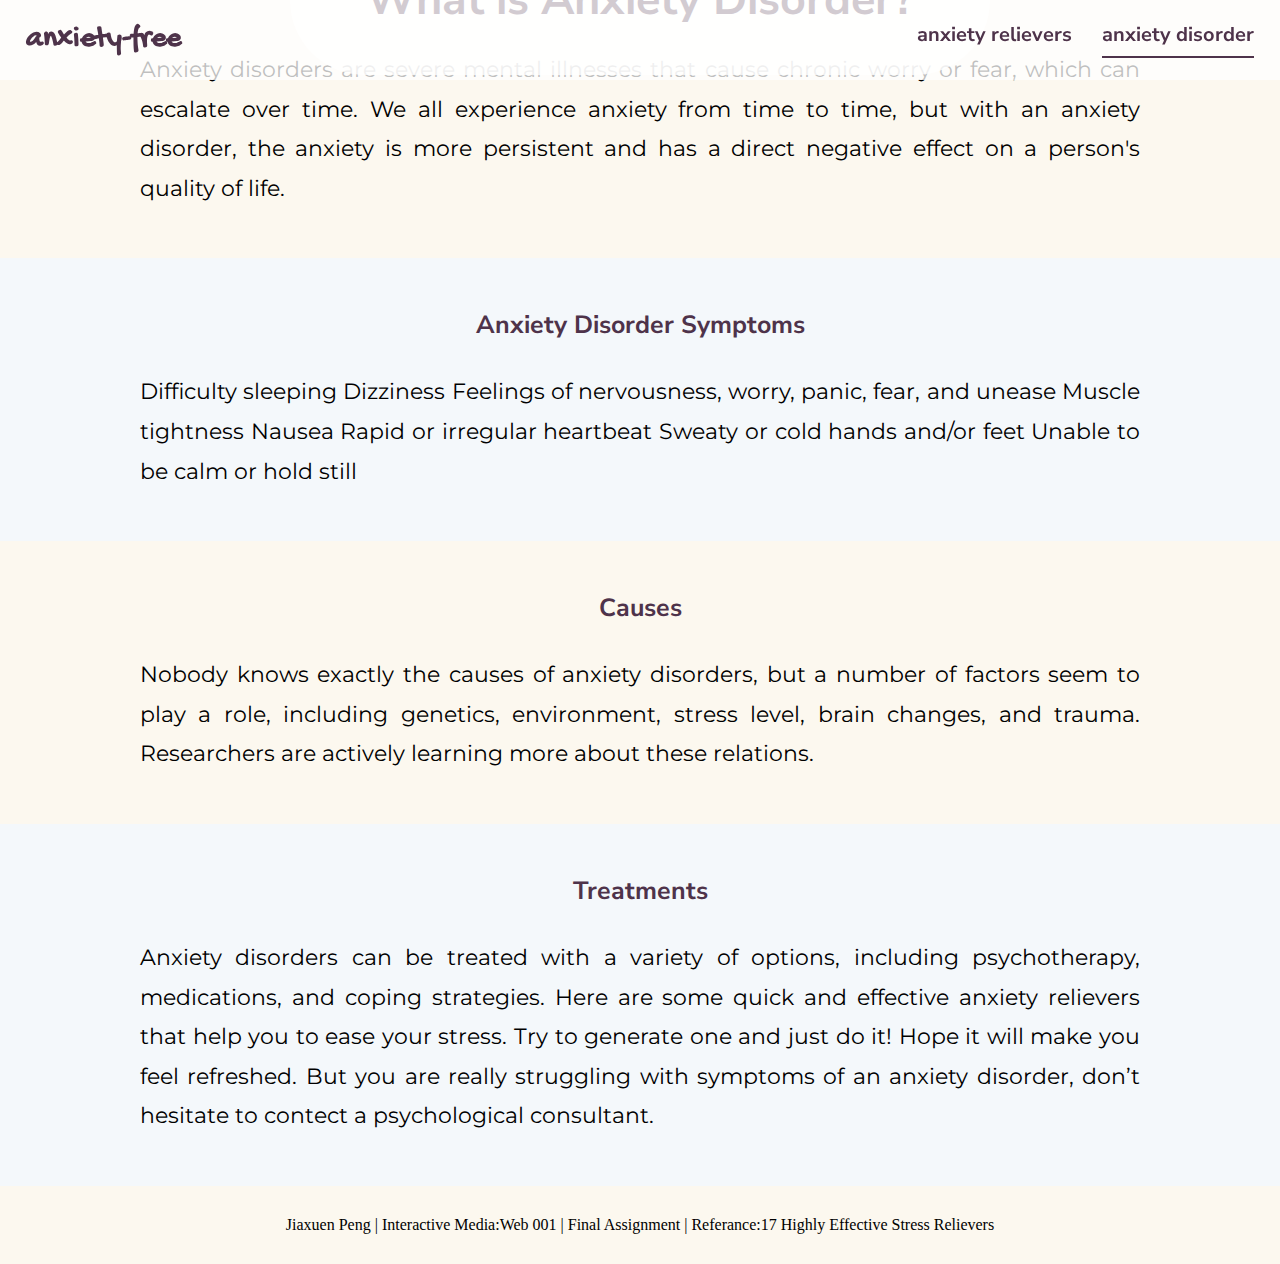
==== index02.html @ ed3d1dc1 "Create index02.html" ====
<!DOCTYPE html>
<html>
<head>
	<meta charset="utf-8">
	<meta name="viewport" content="width=device-width, initial-scale=1.0">
	<link rel="stylesheet" type="text/css" href="https://fonts.googleapis.com/css2?family=Gochi+Hand&family=Montserrat:wght@300;400;700&family=Nunito+Sans:wght@300;400;600;700;800&display=swap"/>
	<link rel="stylesheet" type="text/css" href="css/css.css"/>
	<title></title>
</head>
<body>
	<div class="header">
		<div class="logo">anxiety-free</div>
		<div class="nav">
			<ul>
				<li><a href="index.html">anxiety relievers</a></li>
				<li class="on"><a href="index02.html">anxiety disorder</a></li>
			</ul>
		</div>
	</div>
	
	<div class="banner">
		<img src="img/anxiety.jpg" alt="" id="banner">
		<div class="show2">
			<h2>What is Anxiety Disorder?</h2>
		</div>
	</div>
	
	<div class="article">
		<div class="item">
			<p>Anxiety disorders are severe mental illnesses that cause chronic worry or fear, which can escalate over time. We all experience anxiety from time to time, but with an anxiety disorder, the anxiety is more persistent and has a direct negative effect on a person's quality of life.</p>
		</div>
		
		<div class="item">
			<h2>Anxiety Disorder Symptoms</h2>
			<p>
				Difficulty sleeping
				Dizziness
				Feelings of nervousness, worry, panic, fear, and unease
				Muscle tightness
				Nausea
				Rapid or irregular heartbeat
				Sweaty or cold hands and/or feet
				Unable to be calm or hold still
			</p>
		</div>
		
		<div class="item">
			<h2>Causes</h2>
			<p>Nobody knows exactly the causes of anxiety disorders, but a number of factors seem to play a role, including genetics, environment, stress level, brain changes, and trauma. Researchers are actively learning more about these relations.</p>
		</div>
		
		<div class="item">
			<h2>Treatments</h2>
			<p>Anxiety disorders can be treated with a variety of options, including psychotherapy, medications, and coping strategies. 
Here are some quick and effective anxiety relievers 
that help you to ease your stress. Try to generate one and just do it!
Hope it will make you feel refreshed.
But you are really struggling with symptoms of an anxiety disorder,
don’t hesitate to contect a psychological consultant.</p>
		</div>
	</div>
	
	<div class="footer">Jiaxuen Peng | Interactive Media:Web 001 | Final Assignment | Referance:17 Highly Effective Stress Relievers</div>
</body>
</html>
---- css/css.css ----
*{padding:0; margin:0; border:none; outline: none;}
ul,li{ list-style-type: none;}
a{ text-decoration: none;}
.header{width: 100%; height: 80px; line-height: 80px; padding: 0 2%; box-sizing: border-box; overflow: hidden; 
	background: rgba(255,255,255,0.75); position: fixed; top: 0; z-index: 99;}
.header .logo{font-family: Gochi Hand; float: left; font-size: 30px; font-weight: bold; color: #4e334a;}
.header .nav{ float: right;}
.header .nav li{ float: left; padding-left: 30px; line-height: 70px;}
.header .nav li a{font-family: Nunito Sans; font-size:20px; color: #4e334a; font-weight: bold; position: relative;}
.header .nav li a::before{ width: 100%; height: 2px; content: '';  display: inline-block; 
	background: #4e334a; position: absolute; bottom: -10px; transition: transform 0.5s; transform: scaleX(0); transform-origin: right;}
.header .nav li a:hover::before{transform: scaleX(1);}
.header .nav li.on a::before{transform: scaleX(1);}

.banner{width: 100%; height: auto; position: relative;}
.banner img{display: block; width: 100%;}
.banner .show{width: auto; padding: 4%; background: rgba(255,255,255,0.75); 
	border-radius: 20px;  position: absolute; left: 50%; top: 50%; transform: translate(-50%,-50%);}
.banner .show h2{font-family: Nunito Sans; font-size: 50px; color: #4e334a; margin-bottom: 30px; text-align: center;}
.banner .show a{display: block; width: 255px; height: 80px; color: #4e334a; font-family: Nunito Sans; font-size: 30px; font-weight: bold; 
	text-align: center; line-height: 80px; border-radius: 80px; border: 2px solid #4e334a; margin: 0 auto;}
.banner .btn{ width: 100%; height: auto; overflow: hidden; position: absolute; bottom: 3%; text-align: center;}
.banner .btn a{font-size: 18px; color: #fff;}
.banner .show2{width: 700px; line-height: 150px; border-radius: 150px; font-family: Nunito Sans; font-size: 30px; color: #4e334a; 
	text-align: center; border-radius: 80px; background: rgba(255,255,255,0.75);  position: absolute; left: 50%; top: 50%; transform: translate(-50%,-50%);}

.list{width: 100%; height: auto; overflow: hidden; }
.list h1{font-family: Nunito Sans; font-size: 58px; color: #4e334a; text-align: center; padding: 50px 0;}
.list h2{font-family: Nunito Sans; max-width: 1200px; height: auto; overflow: hidden; margin: 0 auto; color: #4e334a; margin-bottom: 48px;}
.list .item{width:100%; height: auto; overflow: hidden; padding: 50px 20px; box-sizing: border-box; background: #fcf8ef;}
.list .item .box{max-width: 1200px; margin: 0 auto;  display: flex; justify-content: space-between;}
.list .item .box_left{width: 45%;}
.list .item .box_left img{width: 100%; border-radius: 10px;}
.list .item .box_right{width: 50%; font-family: Montserrat; font-size: 22px; line-height: 1.5; text-align: justify;}
.list .item:nth-child(2n){background: #f4f8fb;}
.list .item:nth-child(2n) .box{ flex-direction:row-reverse;}

.article{width: 100%; height: auto; overflow: hidden; }
.article .item{width: 100%; height: auto; overflow: hidden; padding: 50px 0; background: #fcf8ef;}
.article .item h2{font-family: Nunito Sans; font-size: 25px; color: #4e334a; text-align: center; padding-bottom: 30px;}
.article .item:nth-child(2n){background: #f4f8fb;}
.article .item p{max-width: 1000px; margin: 0 auto; text-align: justify; padding:0 20px; font-family: Montserrat; font-size: 22px; line-height: 1.8;}

.footer{width: 100%; padding: 30px 10px; box-sizing: border-box; background: #fcf8ef; text-align: center; font-size: 16px;}


@media (max-width: 1100px) {
	.banner .show h2{ font-size: 40px;}
	.list .item .box_right{font-size: 28px;}
}


@media (max-width: 992px) {
	.header{ height: 60px; line-height: 60px;}
	.header .logo{ font-size: 28px;}
	.header .nav li{ line-height: 50px;}
	.header .nav li a{ font-size: 18px;}
	
	.banner .show h2{ font-size: 35px;}
	.banner .btn a{ font-size: 12px;}
	
	.list .item .box_right{font-size: 25px;}
	
	.article .item{ padding: 20px 0;}
	.article .item h2{ font-size: 18px; padding-bottom: 20px;}
	.article .item p{ font-size: 13px;}
	
	.footer{ font-size: 13px;}
	
	.banner .show2{width: 400px; line-height: 60px; font-size: 20px; border-radius: 16px;}
}


@media (max-width: 768px) {
	.header .logo{ font-size: 16px;}
	.header .nav li{ padding-left: 10px;}
	.header .nav li a{ font-size: 12px;}
	
	.banner .show{ margin-top:5%;}
	.banner .show h2{ font-size: 14px; margin-bottom: 10px;}
	.banner .show a{width: 100px; height: 30px; line-height: 30px; font-size: 12px;}
	
	.list h1{ font-size: 18px; padding: 20px 0;}
	.list h2{ font-size: 16px; margin-bottom: 20px;}
	
	.list .item{ padding: 30px 20px;}
	.list .item .box{ flex-flow: wrap;}
	.list .item .box_left{width: 100%;}
	.list .item .box_right{width: 100%; margin-top: 20px; font-size: 13px;}
	
	.banner .show2{width: 300px; line-height: 60px; font-size: 13px; border-radius: 60px;}
}


@media (max-width: 576px) {
	
}
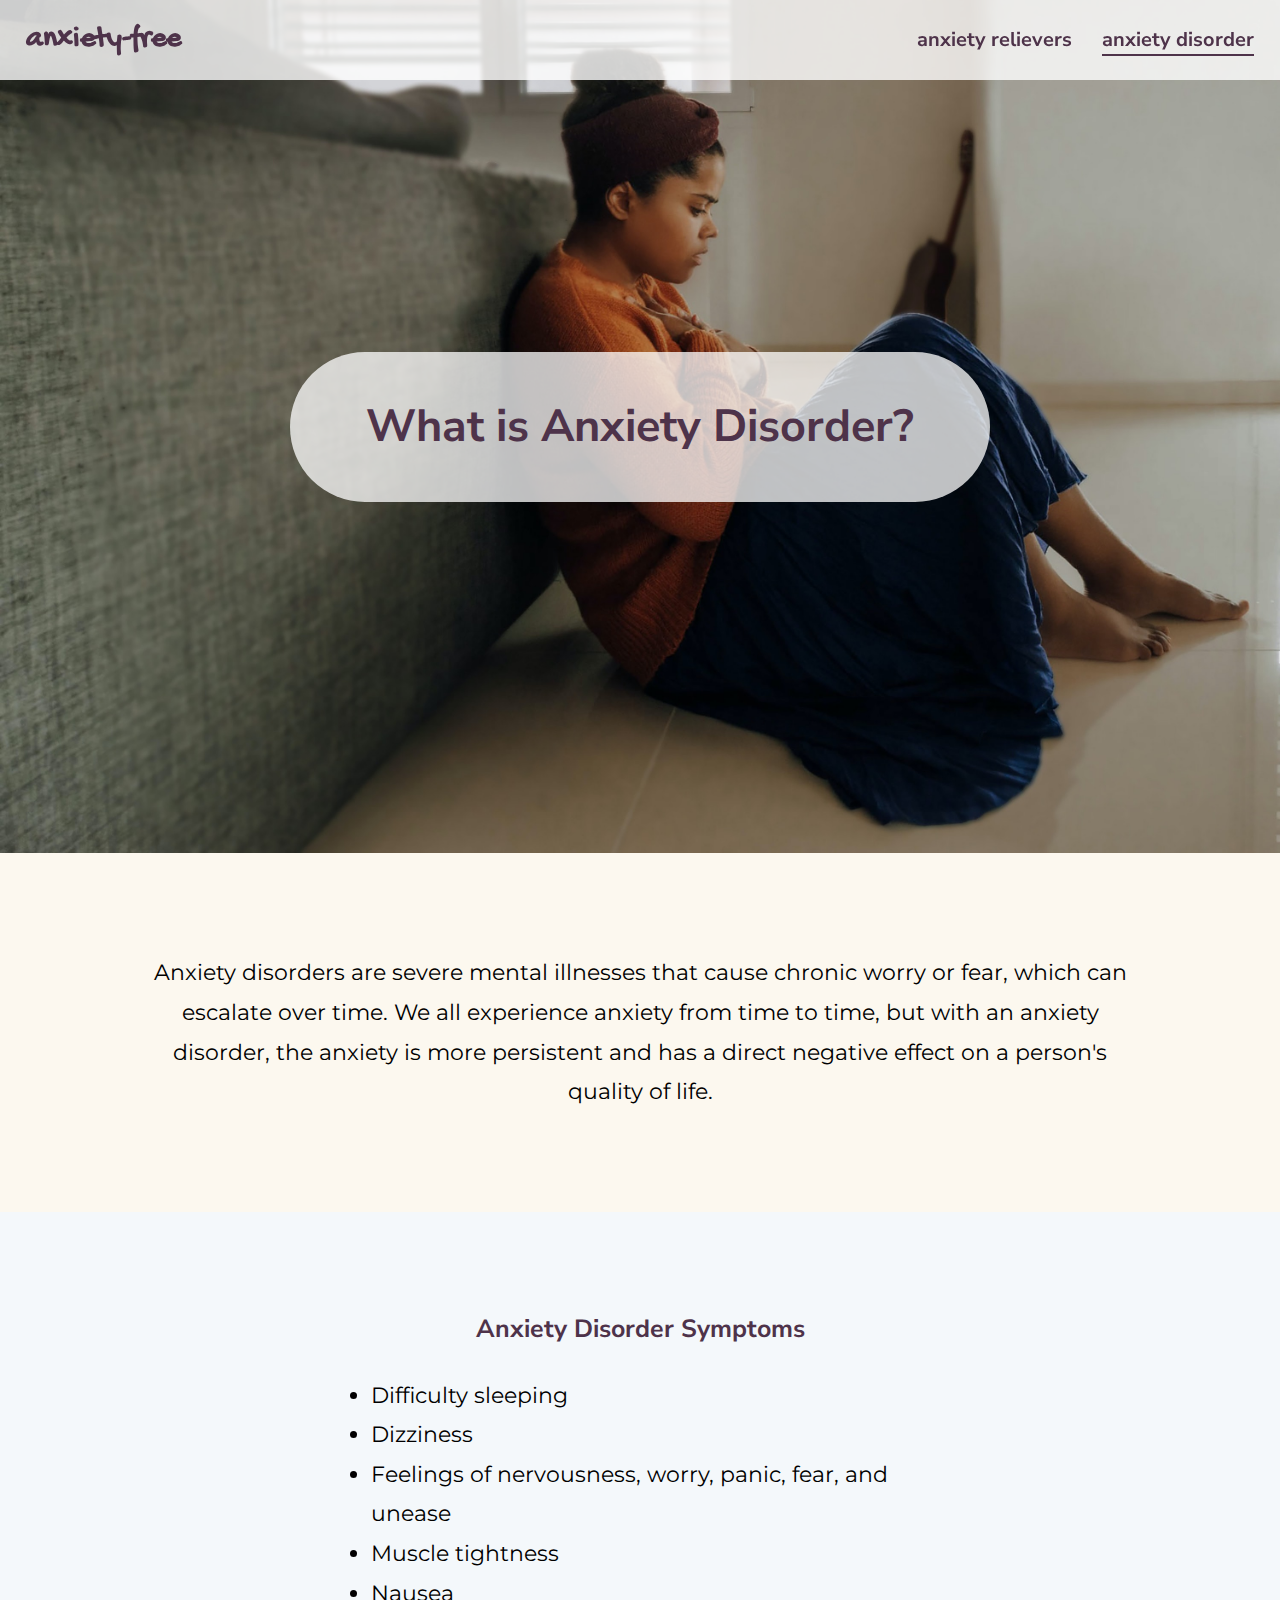
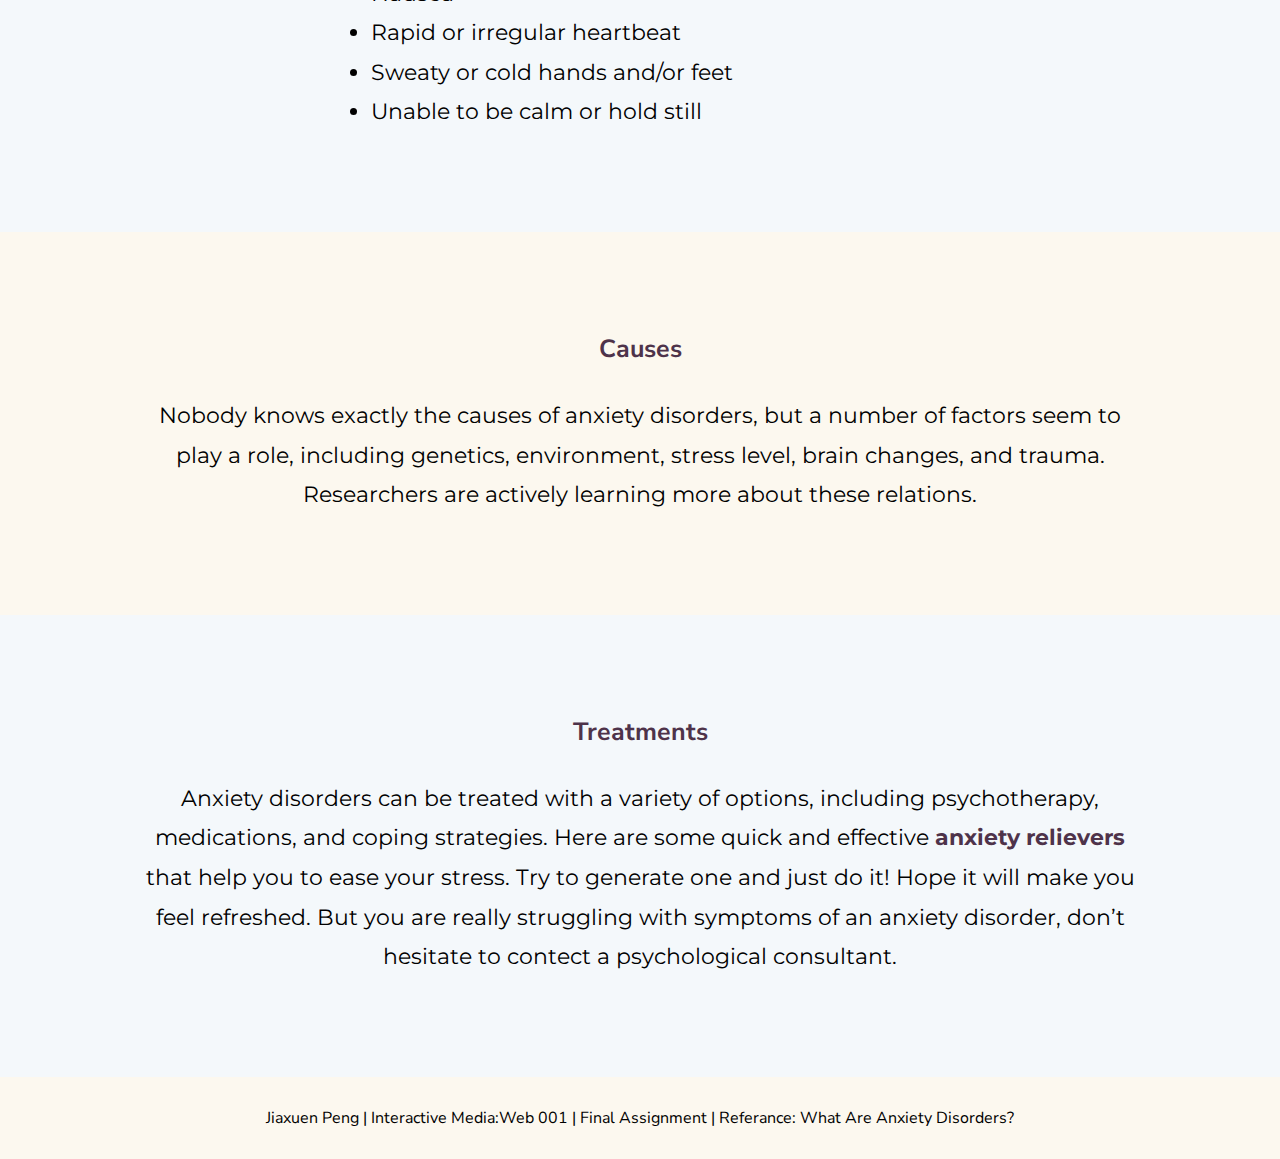
==== commit 5524e5ff: "Update index02.html" ====
--- a/index02.html
+++ b/index02.html
@@ -3,9 +3,13 @@
 <head>
 	<meta charset="utf-8">
 	<meta name="viewport" content="width=device-width, initial-scale=1.0">
+	<!--linking to Google Fonts:-->
 	<link rel="stylesheet" type="text/css" href="https://fonts.googleapis.com/css2?family=Gochi+Hand&family=Montserrat:wght@300;400;700&family=Nunito+Sans:wght@300;400;600;700;800&display=swap"/>
+	<!--linking to external CSS file:-->
 	<link rel="stylesheet" type="text/css" href="css/css.css"/>
-	<title></title>
+	<!--title of the page:-->
+	<title>Anxiety-Free</title>
+	
 </head>
 <body>
 	<div class="header">
@@ -32,16 +36,16 @@
 		
 		<div class="item">
 			<h2>Anxiety Disorder Symptoms</h2>
-			<p>
-				Difficulty sleeping
-				Dizziness
-				Feelings of nervousness, worry, panic, fear, and unease
-				Muscle tightness
-				Nausea
-				Rapid or irregular heartbeat
-				Sweaty or cold hands and/or feet
-				Unable to be calm or hold still
-			</p>
+			<ul>
+			<li>Difficulty sleeping</li>
+			<li>Dizziness</li>
+			<li>Feelings of nervousness, worry, panic, fear, and unease</li>
+			<li>Muscle tightness</li>
+			<li>Nausea</li>
+			<li>Rapid or irregular heartbeat</li>
+			<li>Sweaty or cold hands and/or feet</li>
+			<li>Unable to be calm or hold still</li>
+			</ul>
 		</div>
 		
 		<div class="item">
@@ -52,14 +56,16 @@
 		<div class="item">
 			<h2>Treatments</h2>
 			<p>Anxiety disorders can be treated with a variety of options, including psychotherapy, medications, and coping strategies. 
-Here are some quick and effective anxiety relievers 
-that help you to ease your stress. Try to generate one and just do it!
-Hope it will make you feel refreshed.
-But you are really struggling with symptoms of an anxiety disorder,
-don’t hesitate to contect a psychological consultant.</p>
+				Here are some quick and effective <a href="index02.html">anxiety relievers</a>
+				that help you to ease your stress. Try to generate one and just do it!
+				Hope it will make you feel refreshed.
+				But you are really struggling with symptoms of an anxiety disorder,
+				don’t hesitate to contect a psychological consultant.</p>
 		</div>
 	</div>
 	
-	<div class="footer">Jiaxuen Peng | Interactive Media:Web 001 | Final Assignment | Referance:17 Highly Effective Stress Relievers</div>
+	<div class="footer">Jiaxuen Peng | Interactive Media:Web 001 | Final Assignment | Referance: 
+		<a href="https://www.verywellmind.com/anxiety-disorder-2510539">What Are Anxiety Disorders?</a>
+	</div>
 </body>
 </html>
--- a/css/css.css
+++ b/css/css.css
@@ -1,14 +1,13 @@
 *{padding:0; margin:0; border:none; outline: none;}
-ul,li{ list-style-type: none;}
 a{ text-decoration: none;}
 .header{width: 100%; height: 80px; line-height: 80px; padding: 0 2%; box-sizing: border-box; overflow: hidden; 
-	background: rgba(255,255,255,0.75); position: fixed; top: 0; z-index: 99;}
+	background: rgba(255,255,255,0.8); position: fixed; top: 0; z-index: 99;}
 .header .logo{font-family: Gochi Hand; float: left; font-size: 30px; font-weight: bold; color: #4e334a;}
 .header .nav{ float: right;}
-.header .nav li{ float: left; padding-left: 30px; line-height: 70px;}
-.header .nav li a{font-family: Nunito Sans; font-size:20px; color: #4e334a; font-weight: bold; position: relative;}
-.header .nav li a::before{ width: 100%; height: 2px; content: '';  display: inline-block; 
-	background: #4e334a; position: absolute; bottom: -10px; transition: transform 0.5s; transform: scaleX(0); transform-origin: right;}
+.header .nav li{list-style: none; float: left; padding-left: 30px; line-height: 80px;}
+.header .nav li a{list-style: none; font-family: Nunito Sans; font-size:20px; color: #4e334a; font-weight: bold; position: relative;}
+.header .nav li a::before{list-style: none; width: 100%; height: 2px; content: '';  display: inline-block; 
+	background: #4e334a; position: absolute; bottom: -3px; transition: transform 0.5s; transform: scaleX(0); transform-origin: right;}
 .header .nav li a:hover::before{transform: scaleX(1);}
 .header .nav li.on a::before{transform: scaleX(1);}
 
@@ -16,44 +15,51 @@
 .banner img{display: block; width: 100%;}
 .banner .show{width: auto; padding: 4%; background: rgba(255,255,255,0.75); 
 	border-radius: 20px;  position: absolute; left: 50%; top: 50%; transform: translate(-50%,-50%);}
-.banner .show h2{font-family: Nunito Sans; font-size: 50px; color: #4e334a; margin-bottom: 30px; text-align: center;}
-.banner .show a{display: block; width: 255px; height: 80px; color: #4e334a; font-family: Nunito Sans; font-size: 30px; font-weight: bold; 
-	text-align: center; line-height: 80px; border-radius: 80px; border: 2px solid #4e334a; margin: 0 auto;}
-.banner .btn{ width: 100%; height: auto; overflow: hidden; position: absolute; bottom: 3%; text-align: center;}
-.banner .btn a{font-size: 18px; color: #fff;}
+.banner .show h2{font-weight:700; font-family: Nunito Sans; font-size: 50px; color: #4e334a; margin-bottom: 30px; text-align: center;}
+.banner .show a{display: block; width: 200px; height: 70px; color: #4e334a; font-family: Nunito Sans; font-size: 30px; font-weight: bold; 
+	text-align: center; line-height: 70px; border-radius: 70px; border: 2px solid #4e334a; margin: 0 auto; padding-left: 20px; padding-right: 20px;}
+	.banner .show a:hover{background: #fcf8ef; border: 2px solid #4e334a;}
+.banner .btn{ width: 100%; height: auto; overflow: hidden; position: absolute; bottom: 2%; text-align: center;}
+.banner .btn a{font-family: Nunito Sans; font-size: 18px; color:  rgba(255,255,255,0.75);}
+.banner .btn a #arrow{width:2%; height: auto; margin-left: auto; margin-right: auto; opacity: 0.75;}
 .banner .show2{width: 700px; line-height: 150px; border-radius: 150px; font-family: Nunito Sans; font-size: 30px; color: #4e334a; 
 	text-align: center; border-radius: 80px; background: rgba(255,255,255,0.75);  position: absolute; left: 50%; top: 50%; transform: translate(-50%,-50%);}
 
-.list{width: 100%; height: auto; overflow: hidden; }
-.list h1{font-family: Nunito Sans; font-size: 58px; color: #4e334a; text-align: center; padding: 50px 0;}
-.list h2{font-family: Nunito Sans; max-width: 1200px; height: auto; overflow: hidden; margin: 0 auto; color: #4e334a; margin-bottom: 48px;}
-.list .item{width:100%; height: auto; overflow: hidden; padding: 50px 20px; box-sizing: border-box; background: #fcf8ef;}
-.list .item .box{max-width: 1200px; margin: 0 auto;  display: flex; justify-content: space-between;}
-.list .item .box_left{width: 45%;}
-.list .item .box_left img{width: 100%; border-radius: 10px;}
-.list .item .box_right{width: 50%; font-family: Montserrat; font-size: 22px; line-height: 1.5; text-align: justify;}
-.list .item:nth-child(2n){background: #f4f8fb;}
-.list .item:nth-child(2n) .box{ flex-direction:row-reverse;}
+/* anxiety relievers page */
+#list{width: 100%; height: auto; overflow: hidden; }
+#list h1{font-family: Nunito Sans; font-size: 58px; color: #4e334a; text-align: center; padding-top: 100px; padding-bottom: 25px;}
+#list h2{font-family: Nunito Sans; max-width: 1200px; height: auto; overflow: hidden; margin: 0 auto; color: #4e334a; margin-bottom: 50px; margin-top: 60px;}
+#list .item{width:100%; height: auto; overflow: hidden; padding-top: 25px; padding-bottom: 100px; box-sizing: border-box; background: #fcf8ef;}
+#list .item .box{max-width: 1200px; margin: 0 auto;  display: flex; justify-content: space-between;}
+#list .item .box_left{width: 45%;}
+#list .item .box_left img{width: 100%; border-radius: 10px; filter: drop-shadow(5px 5px 5px rgba(0, 0, 0, 0.25)); border-radius: 10px;}
+#list .item .box_right{margin-top: auto; margin-bottom: auto; width: 50%; font-family: Montserrat; font-size: 22px; line-height: 1.5; text-align: justify;}
+#list .item:nth-child(2n){background: #f4f8fb;}
+#list .item:nth-child(2n) .box{ flex-direction:row-reverse;}
 
+/* anxiety disorder page */
 .article{width: 100%; height: auto; overflow: hidden; }
-.article .item{width: 100%; height: auto; overflow: hidden; padding: 50px 0; background: #fcf8ef;}
+.article .item{width: 100%; height: auto; overflow: hidden; padding: 100px 0; background: #fcf8ef;}
 .article .item h2{font-family: Nunito Sans; font-size: 25px; color: #4e334a; text-align: center; padding-bottom: 30px;}
 .article .item:nth-child(2n){background: #f4f8fb;}
-.article .item p{max-width: 1000px; margin: 0 auto; text-align: justify; padding:0 20px; font-family: Montserrat; font-size: 22px; line-height: 1.8;}
+.article .item p{max-width: 1000px; margin: 0 auto; text-align: center; padding:0 20px; font-family: Montserrat; font-size: 22px; line-height: 1.8;}
+.article .item ul{display: block; margin-left: auto; margin-right: auto; width: 42%;
+	max-width: 1000px; text-align: left; padding:0 20px; font-family: Montserrat; font-size: 22px; line-height: 1.8;}
+.article .item p a{font-family: Montserrat; font-size: 22px; line-height: 1.8; color: #4e334a; font-weight: bold;}
+.article .item p a:hover{font-weight: normal;}
 
-.footer{width: 100%; padding: 30px 10px; box-sizing: border-box; background: #fcf8ef; text-align: center; font-size: 16px;}
+.footer{width: 100%; padding: 30px 10px; box-sizing: border-box; background: #fcf8ef; text-align: center; font-family: Nunito Sans; font-size: 16px;}
+.footer a{color: black;}
+.footer a:hover {text-decoration: underline;}
 
 
-@media (max-width: 1100px) {
-	.banner .show h2{ font-size: 40px;}
-	.list .item .box_right{font-size: 28px;}
-}
-
-
-@media (max-width: 992px) {
-	.header{ height: 60px; line-height: 60px;}
-	.header .logo{ font-size: 28px;}
-	.header .nav li{ line-height: 50px;}
+/* media inquiries */
+@media (max-width: 1024px) {
+	.banner .show h2{ font-size: 40px; }
+	#list .item .box_right{font-size: 28px;}
+	.header{ height: 45px; line-height: 60px; }
+	.header .logo{ font-size: 28px; top: 20px;}
+	.header .nav li{ line-height: 40px;}
 	.header .nav li a{ font-size: 18px;}
 	
 	.banner .show h2{ font-size: 35px;}
@@ -62,9 +68,19 @@
 	.list .item .box_right{font-size: 25px;}
 	
 	.article .item{ padding: 20px 0;}
-	.article .item h2{ font-size: 18px; padding-bottom: 20px;}
-	.article .item p{ font-size: 13px;}
+	.article .item h2{ font-size: 18px; padding-bottom: 10px; padding-top: 20px;}
+	.article .item p{ font-size: 13px; padding-bottom: 20px;}
+	.article .item p a { font-size: 13px;}
+	.article .item ul{ font-size: 13px; padding-bottom: 20px;}
 	
+	#list h1{ font-size: 18px; padding: 20px 0;}
+	#list h2{ font-size: 16px; margin-bottom: 20px; margin-top: 12px;}
+	
+	#list .item{ padding: 30px 20px;}
+	#list .item .box{flex-flow: wrap;}
+	#list .item .box_left{width: 100%;}
+	#list .item .box_right{width: 100%; margin-top: 20px; font-size: 13px;}
+
 	.footer{ font-size: 13px;}
 	
 	.banner .show2{width: 400px; line-height: 60px; font-size: 20px; border-radius: 16px;}
@@ -72,26 +88,16 @@
 
 
 @media (max-width: 768px) {
-	.header .logo{ font-size: 16px;}
+	.header .logo{ font-size: 14px; line-height: 45px;}
 	.header .nav li{ padding-left: 10px;}
 	.header .nav li a{ font-size: 12px;}
 	
-	.banner .show{ margin-top:5%;}
+	.banner .show{ margin-top:5%; }
 	.banner .show h2{ font-size: 14px; margin-bottom: 10px;}
 	.banner .show a{width: 100px; height: 30px; line-height: 30px; font-size: 12px;}
 	
-	.list h1{ font-size: 18px; padding: 20px 0;}
-	.list h2{ font-size: 16px; margin-bottom: 20px;}
 	
-	.list .item{ padding: 30px 20px;}
-	.list .item .box{ flex-flow: wrap;}
-	.list .item .box_left{width: 100%;}
-	.list .item .box_right{width: 100%; margin-top: 20px; font-size: 13px;}
 	
 	.banner .show2{width: 300px; line-height: 60px; font-size: 13px; border-radius: 60px;}
 }
 
-
-@media (max-width: 576px) {
-	
-}
